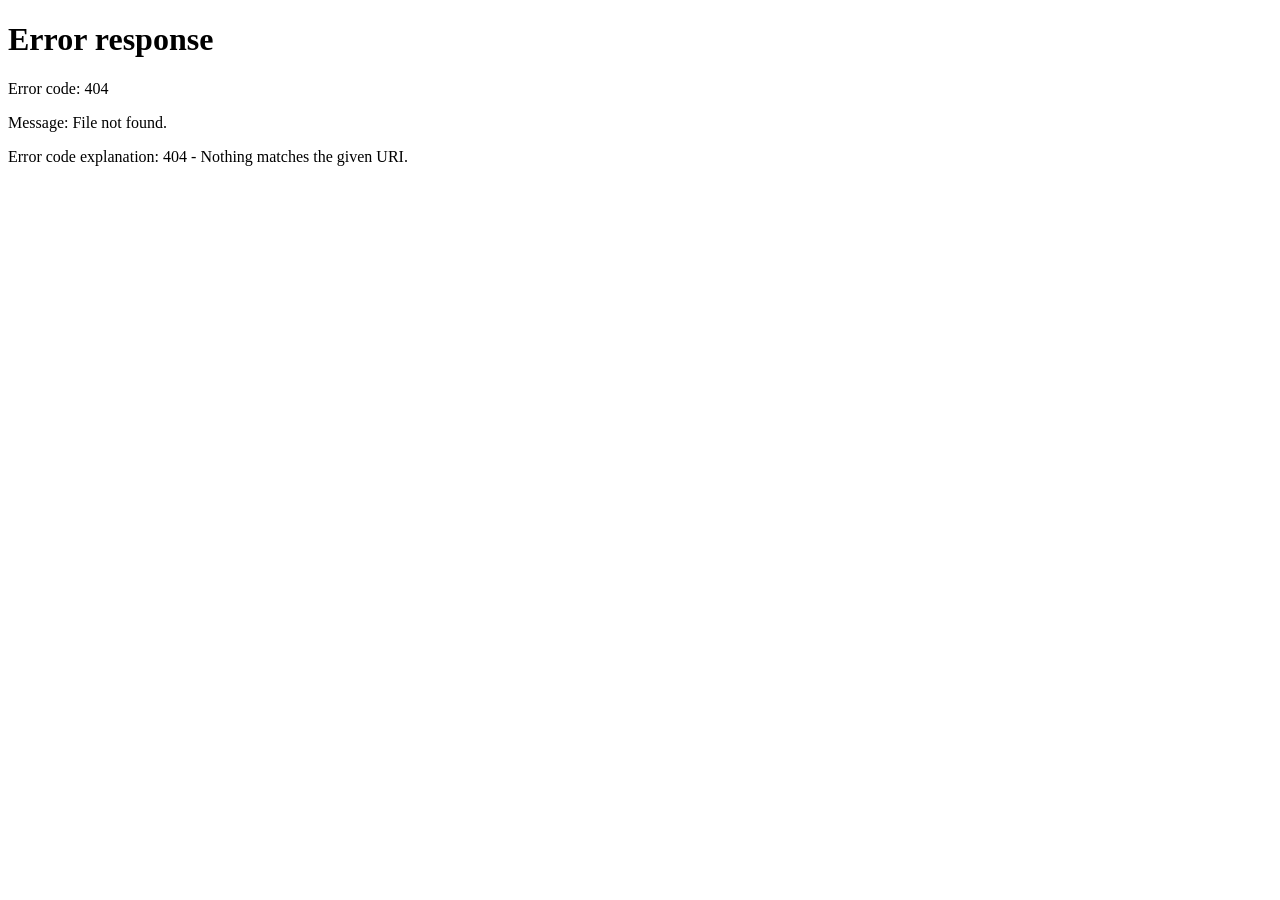
==== index.html @ fb9d97aa "Add landing entrypoint for physical Upay card prototype" ====
<!doctype html><html lang="ru"><head><meta charset="utf-8"><meta name="viewport" content="width=device-width,initial-scale=1"><title>Altyn / Upay</title><meta http-equiv="refresh" content="0;url=./physical-upay/"><script>location.replace("./physical-upay/")</script></head><body><a href="./physical-upay/">Открыть прототип</a></body></html>
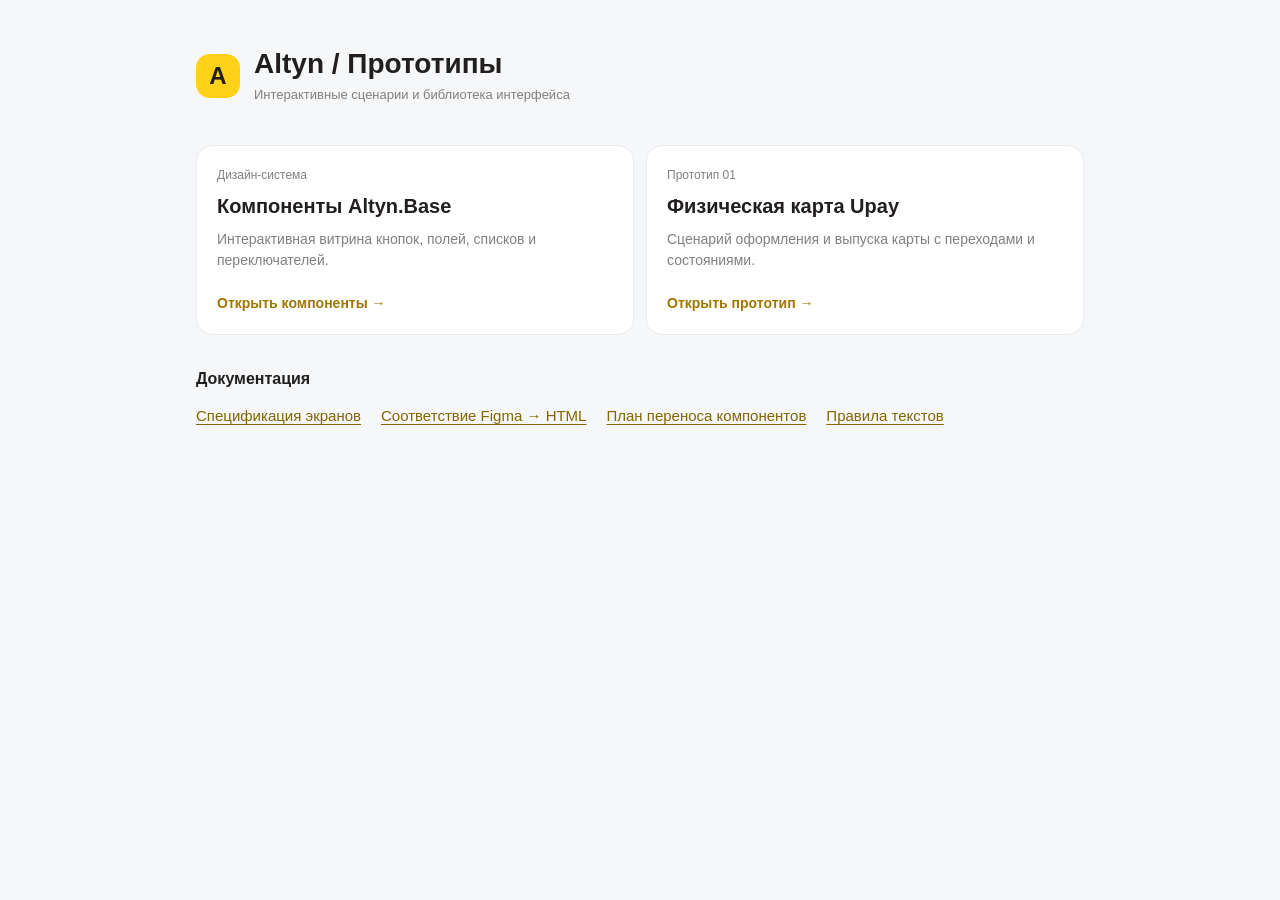
==== commit f5c84b5c: "Fix Input.mobile floating label and add project home navigation" ====
--- a/index.html
+++ b/index.html
@@ -1 +1,31 @@
-<!doctype html><html lang="ru"><head><meta charset="utf-8"><meta name="viewport" content="width=device-width,initial-scale=1"><title>Altyn / Upay</title><meta http-equiv="refresh" content="0;url=./physical-upay/"><script>location.replace("./physical-upay/")</script></head><body><a href="./physical-upay/">Открыть прототип</a></body></html>+<!doctype html>
+<html lang="ru">
+<head><meta charset="utf-8"><meta name="viewport" content="width=device-width,initial-scale=1,viewport-fit=cover">
+<title>Altyn — прототипы и компоненты</title>
+<style>
+:root{--ink:#211e1d;--muted:#837f7f;--yellow:#ffd119;--border:#e9ecf0;--background:#f6f7f8}
+*{box-sizing:border-box}body{margin:0;background:var(--background);color:var(--ink);font:15px/1.5 Inter,-apple-system,BlinkMacSystemFont,"Segoe UI",sans-serif}
+main{max-width:920px;margin:0 auto;padding:48px 16px 64px}
+header{display:flex;align-items:center;gap:14px;margin-bottom:40px}.mark{display:grid;place-items:center;flex:none;width:44px;height:44px;border-radius:14px;background:var(--yellow);font-weight:800;font-size:24px}
+h1{font-size:28px;line-height:1.15;margin:0;font-weight:650}header p{margin:5px 0 0;color:var(--muted);font-size:13px}
+h2{font-size:16px;margin:32px 0 14px}.routes{display:grid;grid-template-columns:repeat(2,minmax(0,1fr));gap:12px}
+.route{display:flex;flex-direction:column;gap:10px;background:white;border:1px solid var(--border);border-radius:16px;padding:20px;text-decoration:none;color:var(--ink);min-height:190px;transition:border-color .15s ease,box-shadow .15s ease}
+.route:hover{border-color:#c8b75d;box-shadow:0 8px 24px #211e1d12}.route:focus-visible{outline:3px solid var(--yellow);outline-offset:3px}
+.route .eyebrow{font-size:12px;color:var(--muted)}.route .name{font-size:20px;font-weight:650;line-height:1.25}.route .desc{color:var(--muted);font-size:14px}.route .action{margin-top:auto;color:#9f7600;font-size:14px;font-weight:600}
+.links{display:flex;flex-wrap:wrap;gap:10px 20px}.links a{color:#846500;text-underline-offset:3px}
+@media(max-width:600px){main{padding:24px 16px 48px}header{margin-bottom:28px}.routes{grid-template-columns:1fr}h1{font-size:24px}.route{min-height:160px}}
+</style></head>
+<body><main>
+<header><span class="mark" aria-hidden="true">A</span><div><h1>Altyn / Прототипы</h1><p>Интерактивные сценарии и библиотека интерфейса</p></div></header>
+<section aria-label="Разделы проекта">
+<div class="routes">
+<a class="route" href="./shared/"><span class="eyebrow">Дизайн-система</span><span class="name">Компоненты Altyn.Base</span><span class="desc">Интерактивная витрина кнопок, полей, списков и переключателей.</span><span class="action">Открыть компоненты →</span></a>
+<a class="route" href="./physical-upay/"><span class="eyebrow">Прототип 01</span><span class="name">Физическая карта Upay</span><span class="desc">Сценарий оформления и выпуска карты с переходами и состояниями.</span><span class="action">Открыть прототип →</span></a>
+</div></section>
+<section aria-label="Документация"><h2>Документация</h2><nav class="links">
+<a href="./docs/mobile-screen-layout.md">Спецификация экранов</a>
+<a href="./docs/component-map.md">Соответствие Figma → HTML</a>
+<a href="./docs/design-system-migration-plan.md">План переноса компонентов</a>
+<a href="./docs/ux-writing-guidelines.md">Правила текстов</a>
+</nav></section>
+</main></body></html>
